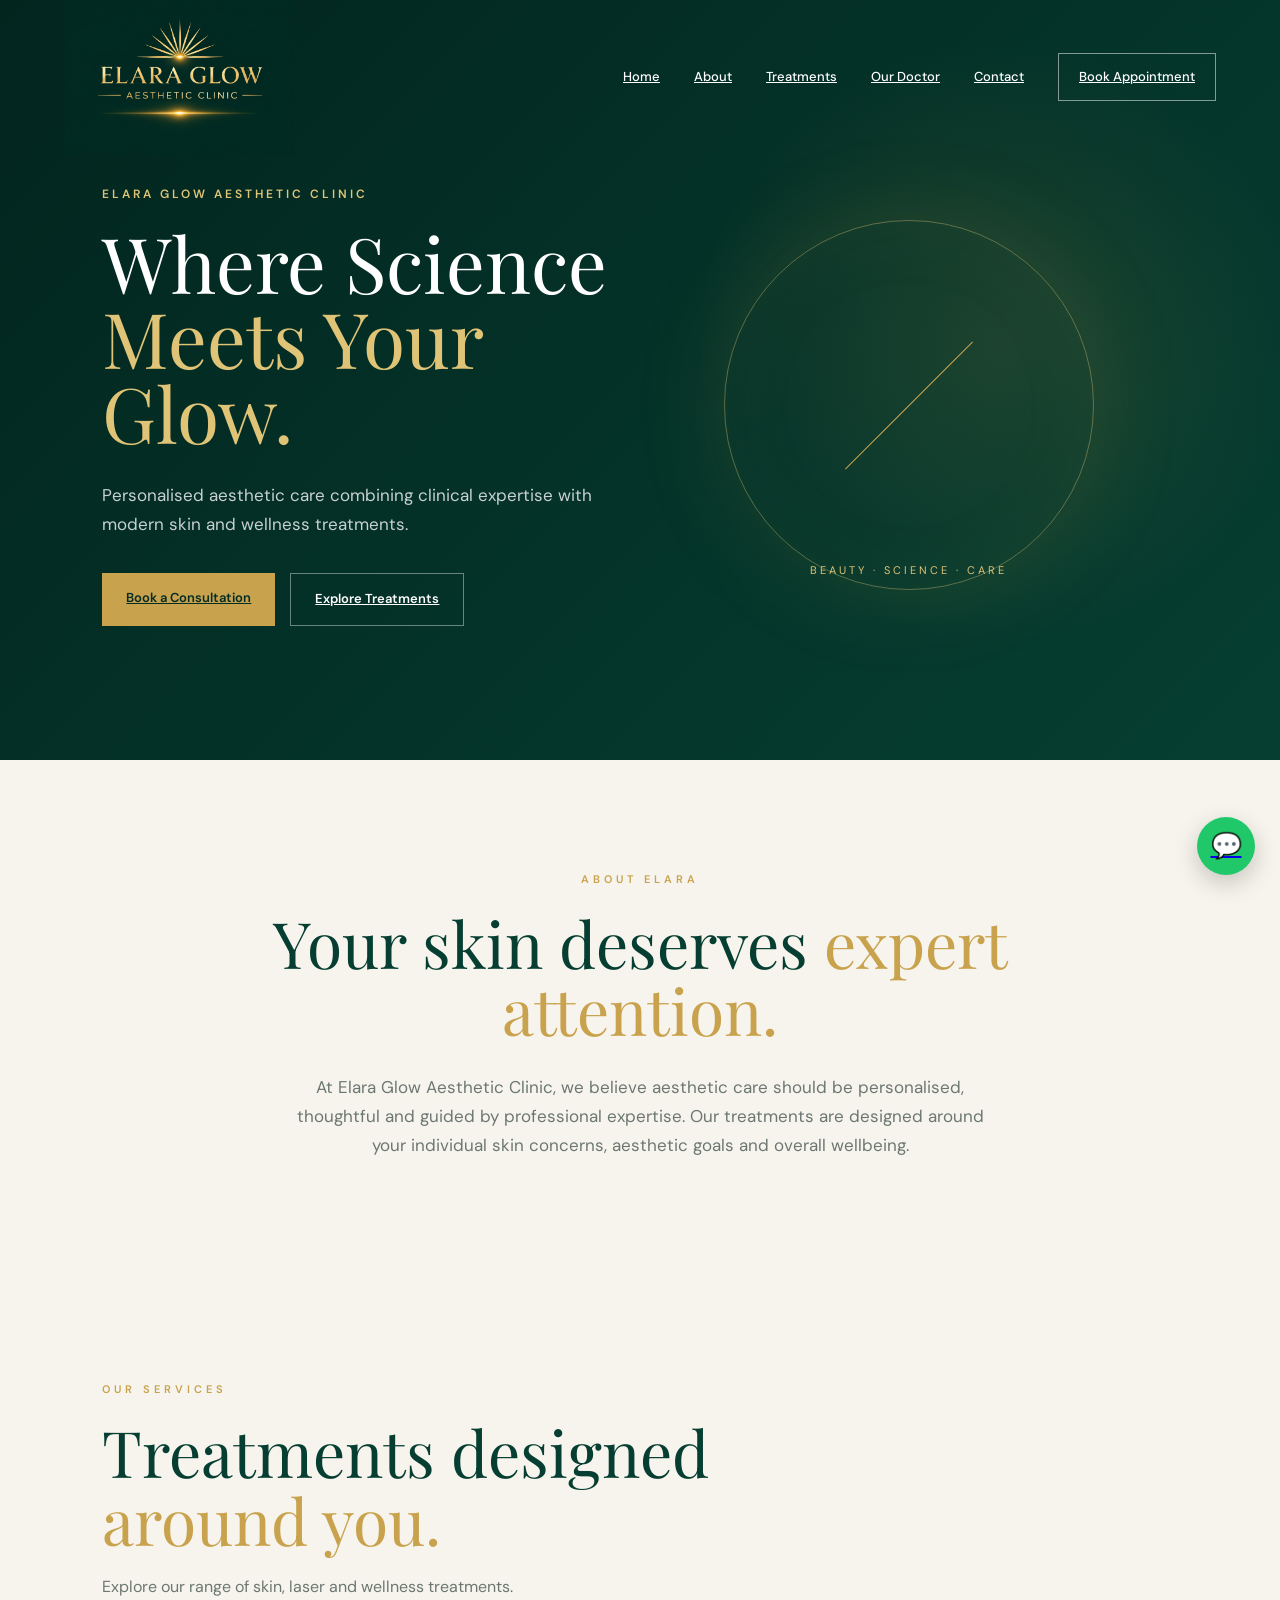
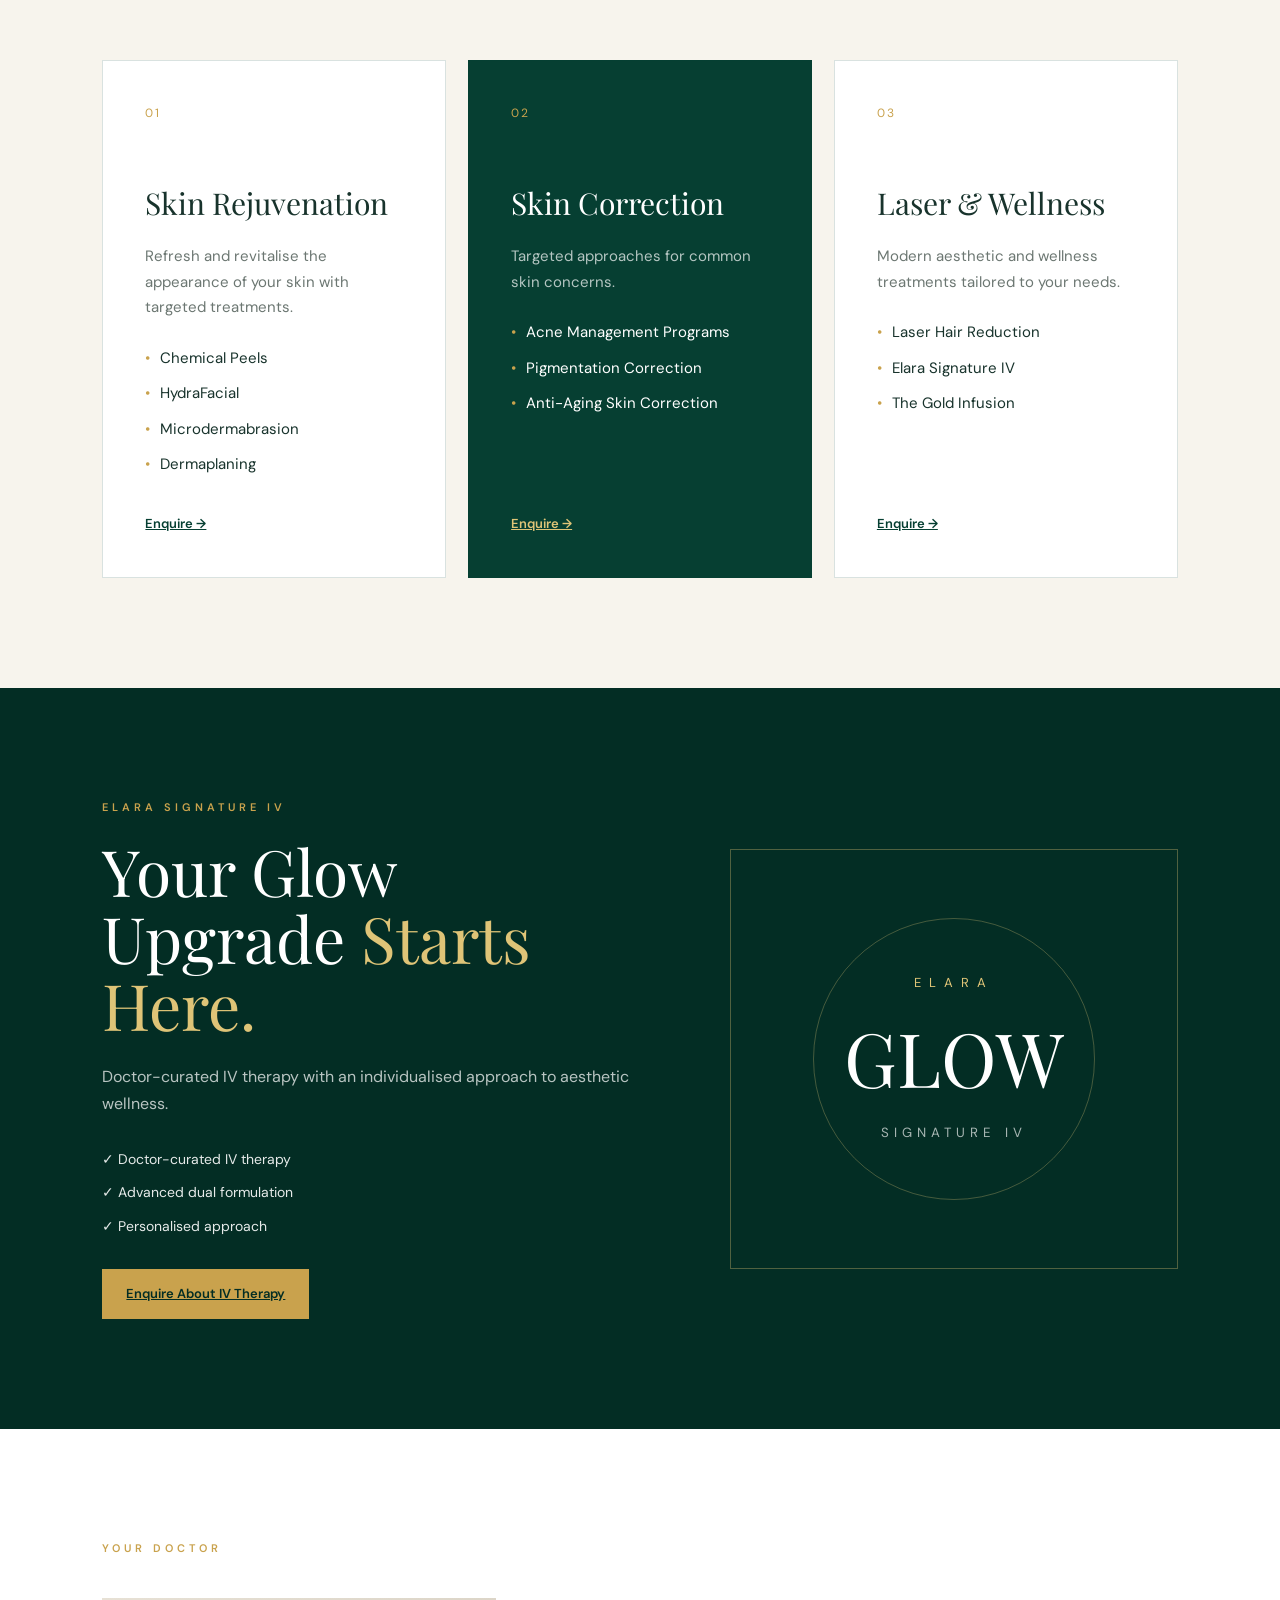
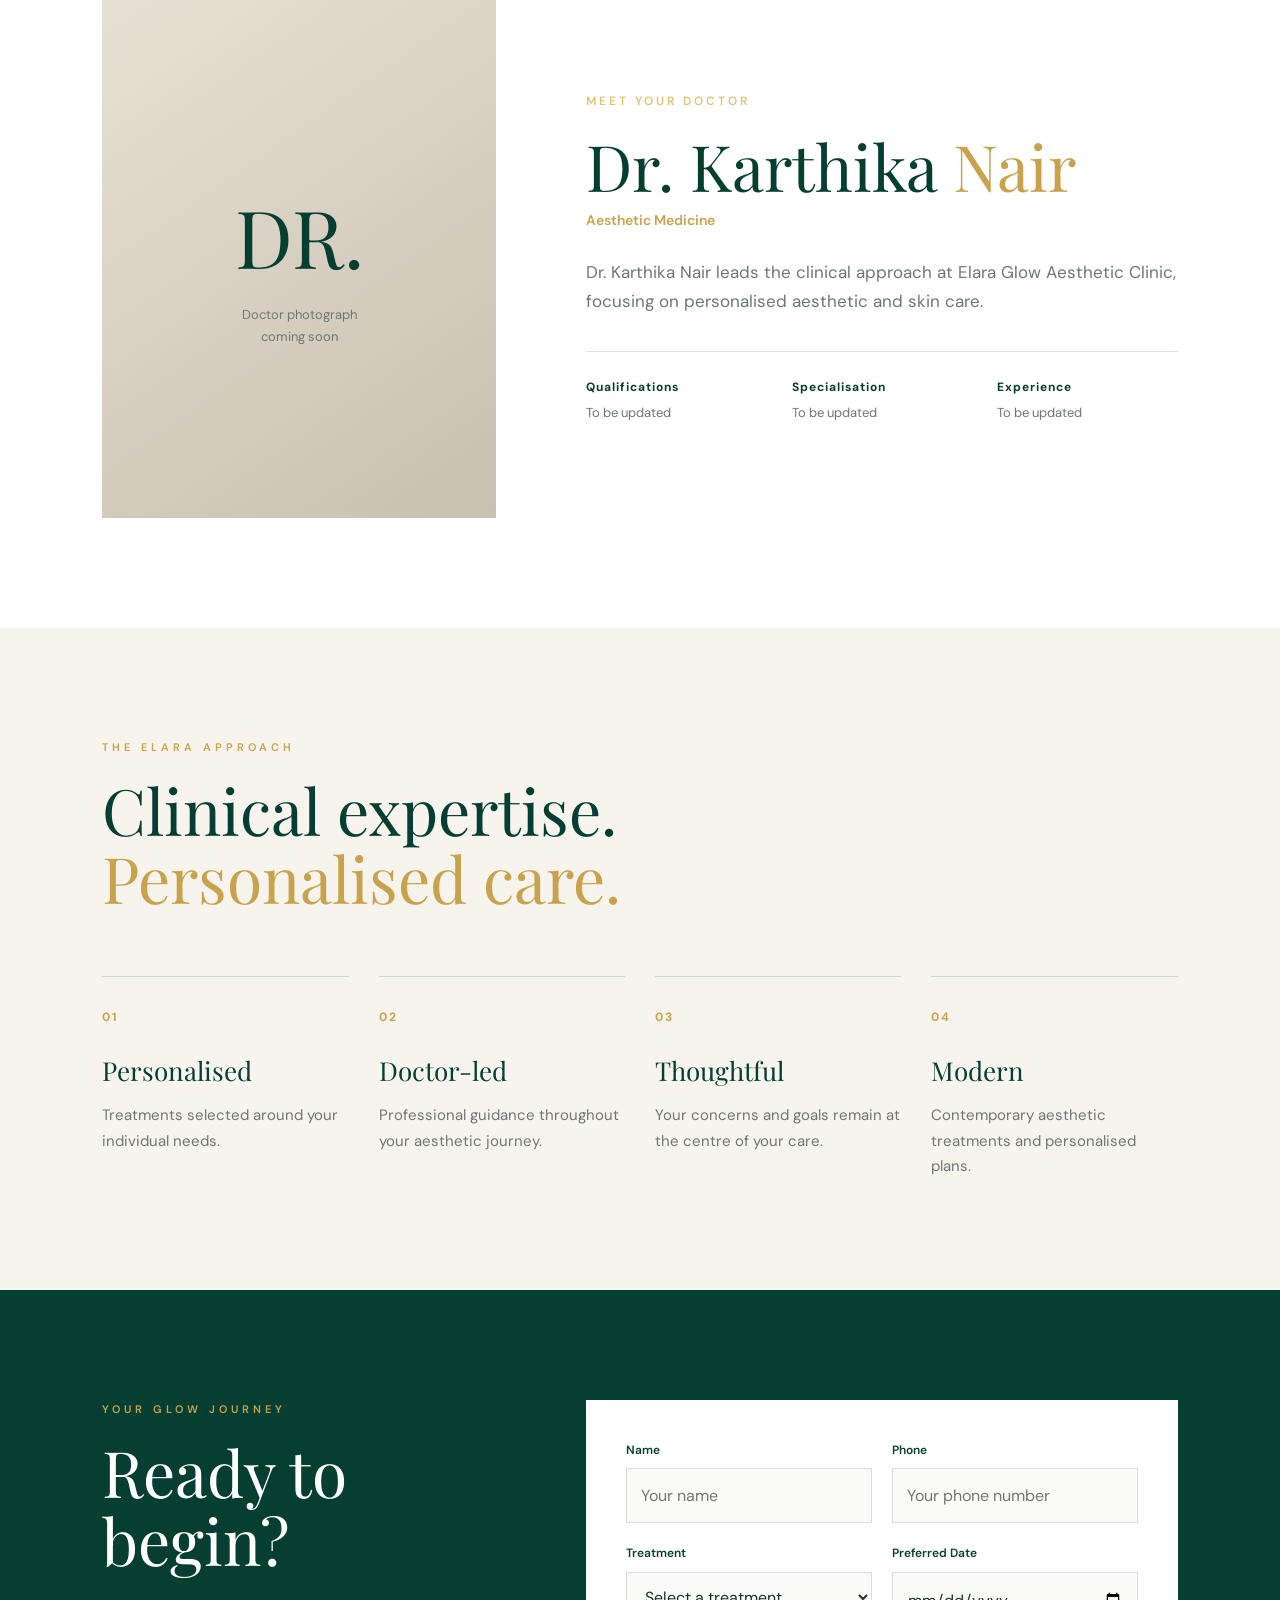
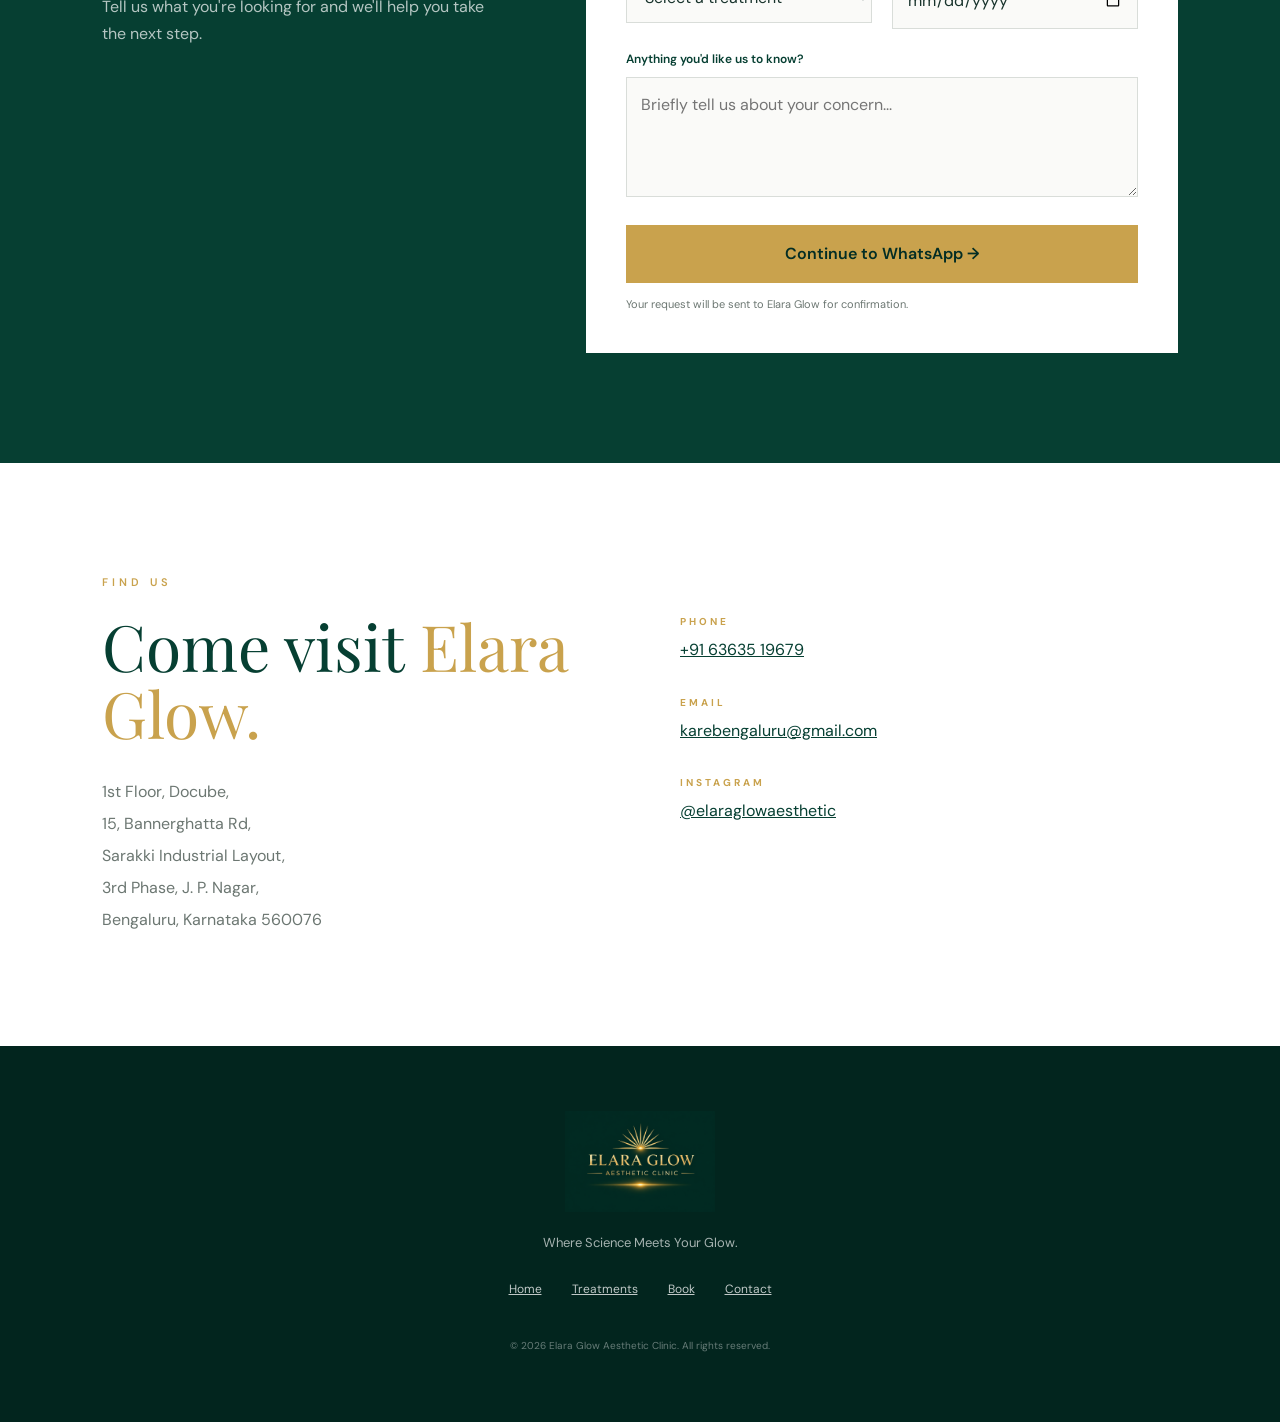
==== index.html @ dd0c5251 "Initial commit" ====
<!DOCTYPE html>
<html lang="en">

<head>

    <meta charset="UTF-8">

    <meta name="viewport" content="width=device-width, initial-scale=1.0">

    <title>Elara Glow | Aesthetic Clinic Bengaluru</title>

    <link rel="stylesheet" href="css/style.css">

</head>


<body>

    <!-- NAVIGATION -->

    <header>

        <div class="navbar">

            <a href="#home" class="logo">
                <img src="images/logo.png" alt="Elara Glow Aesthetic Clinic">
            </a>


            <nav>

                <a href="#home">Home</a>

                <a href="#about">About</a>

                <a href="#treatments">Treatments</a>

                <a href="#doctor">Our Doctor</a>

                <a href="#contact">Contact</a>

                <a href="#booking" class="book-button">
                    Book Appointment
                </a>

            </nav>

        </div>

    </header>



    <!-- HERO -->

    <section class="hero" id="home">

        <div class="hero-content">

            <p class="small-heading">
                ELARA GLOW AESTHETIC CLINIC
            </p>

            <h1>
                Where Science
                <span>Meets Your Glow.</span>
            </h1>

            <p class="hero-description">

                Personalised aesthetic care combining
                clinical expertise with modern skin
                and wellness treatments.

            </p>


            <div class="hero-buttons">

                <a href="#booking" class="primary-button">
                    Book a Consultation
                </a>

                <a href="#treatments" class="secondary-button">
                    Explore Treatments
                </a>

            </div>

        </div>


        <div class="hero-decoration">

            <div class="glow-circle"></div>

            <div class="gold-line"></div>

            <p>
                BEAUTY · SCIENCE · CARE
            </p>

        </div>

    </section>



    <!-- INTRO -->

    <section class="intro" id="about">

        <p class="section-label">
            ABOUT ELARA
        </p>

        <h2>
            Your skin deserves
            <span>expert attention.</span>
        </h2>

        <p class="intro-text">

            At Elara Glow Aesthetic Clinic, we believe
            aesthetic care should be personalised,
            thoughtful and guided by professional expertise.

            Our treatments are designed around your
            individual skin concerns, aesthetic goals
            and overall wellbeing.

        </p>

    </section>



    <!-- TREATMENTS -->

    <section class="treatments" id="treatments">

        <div class="section-heading">

            <p class="section-label">
                OUR SERVICES
            </p>

            <h2>
                Treatments designed
                <span>around you.</span>
            </h2>

            <p>
                Explore our range of skin, laser and
                wellness treatments.
            </p>

        </div>


        <div class="treatment-grid">


            <!-- CARD 1 -->

            <div class="treatment-card">

                <p class="number">
                    01
                </p>

                <h3>
                    Skin Rejuvenation
                </h3>

                <p>
                    Refresh and revitalise the appearance
                    of your skin with targeted treatments.
                </p>

                <ul>

                    <li>Chemical Peels</li>

                    <li>HydraFacial</li>

                    <li>Microdermabrasion</li>

                    <li>Dermaplaning</li>

                </ul>

                <a href="#booking">
                    Enquire →
                </a>

            </div>



            <!-- CARD 2 -->

            <div class="treatment-card featured">

                <p class="number">
                    02
                </p>

                <h3>
                    Skin Correction
                </h3>

                <p>
                    Targeted approaches for common
                    skin concerns.
                </p>

                <ul>

                    <li>Acne Management Programs</li>

                    <li>Pigmentation Correction</li>

                    <li>Anti-Aging Skin Correction</li>

                </ul>

                <a href="#booking">
                    Enquire →
                </a>

            </div>



            <!-- CARD 3 -->

            <div class="treatment-card">

                <p class="number">
                    03
                </p>

                <h3>
                    Laser & Wellness
                </h3>

                <p>
                    Modern aesthetic and wellness
                    treatments tailored to your needs.
                </p>

                <ul>

                    <li>Laser Hair Reduction</li>

                    <li>Elara Signature IV</li>

                    <li>The Gold Infusion</li>

                </ul>

                <a href="#booking">
                    Enquire →
                </a>

            </div>


        </div>

    </section>



    <!-- SIGNATURE TREATMENT -->

    <section class="signature">

        <div>

            <p class="section-label">
                ELARA SIGNATURE IV
            </p>

            <h2>
                Your Glow Upgrade
                <span>Starts Here.</span>
            </h2>

            <p>

                Doctor-curated IV therapy with an
                individualised approach to aesthetic
                wellness.

            </p>

            <div class="features">

                <p>✓ Doctor-curated IV therapy</p>

                <p>✓ Advanced dual formulation</p>

                <p>✓ Personalised approach</p>

            </div>

            <a href="#booking" class="primary-button">
                Enquire About IV Therapy
            </a>

        </div>


        <div class="signature-decoration">

            <span>
                ELARA
            </span>

            <strong>
                GLOW
            </strong>

            <small>
                SIGNATURE IV
            </small>

        </div>

    </section>



    <!-- DOCTOR -->

    <section class="doctor" id="doctor">

        <p class="section-label">
            YOUR DOCTOR
        </p>


        <div class="doctor-grid">


            <div class="doctor-photo">

                <span>
                    DR.
                </span>

                <p>
                    Doctor photograph
                    <br>
                    coming soon
                </p>

            </div>


            <div>

                <p class="small-heading">
                    MEET YOUR DOCTOR
                </p>

                <h2>
                    Dr. Karthika
                    <span>Nair</span>
                </h2>

                <p class="doctor-role">
                    Aesthetic Medicine
                </p>

                <p class="doctor-description">

                    Dr. Karthika Nair leads the clinical
                    approach at Elara Glow Aesthetic Clinic,
                    focusing on personalised aesthetic
                    and skin care.

                </p>


                <div class="doctor-info">

                    <div>
                        <strong>
                            Qualifications
                        </strong>

                        <p>
                            To be updated
                        </p>
                    </div>


                    <div>
                        <strong>
                            Specialisation
                        </strong>

                        <p>
                            To be updated
                        </p>
                    </div>


                    <div>
                        <strong>
                            Experience
                        </strong>

                        <p>
                            To be updated
                        </p>
                    </div>

                </div>

            </div>

        </div>

    </section>



    <!-- WHY ELARA -->

    <section class="why">

        <p class="section-label">
            THE ELARA APPROACH
        </p>

        <h2>
            Clinical expertise.
            <span>Personalised care.</span>
        </h2>


        <div class="why-grid">

            <div>

                <strong>01</strong>

                <h3>
                    Personalised
                </h3>

                <p>
                    Treatments selected around
                    your individual needs.
                </p>

            </div>


            <div>

                <strong>02</strong>

                <h3>
                    Doctor-led
                </h3>

                <p>
                    Professional guidance throughout
                    your aesthetic journey.
                </p>

            </div>


            <div>

                <strong>03</strong>

                <h3>
                    Thoughtful
                </h3>

                <p>
                    Your concerns and goals remain
                    at the centre of your care.
                </p>

            </div>


            <div>

                <strong>04</strong>

                <h3>
                    Modern
                </h3>

                <p>
                    Contemporary aesthetic treatments
                    and personalised plans.
                </p>

            </div>

        </div>

    </section>



    <!-- BOOKING -->

    <section class="booking" id="booking">

        <div class="booking-intro">

            <p class="section-label">
                YOUR GLOW JOURNEY
            </p>

            <h2>
                Ready to begin?
            </h2>

            <p>
                Tell us what you're looking for and
                we'll help you take the next step.
            </p>

        </div>


        <form id="bookingForm">

            <div class="form-row">

                <div>

                    <label>
                        Name
                    </label>

                    <input
                        type="text"
                        id="name"
                        placeholder="Your name"
                        required>

                </div>


                <div>

                    <label>
                        Phone
                    </label>

                    <input
                        type="tel"
                        id="phone"
                        placeholder="Your phone number"
                        required>

                </div>

            </div>


            <div class="form-row">

                <div>

                    <label>
                        Treatment
                    </label>

                    <select id="treatment" required>

                        <option value="">
                            Select a treatment
                        </option>

                        <option>
                            Chemical Peels
                        </option>

                        <option>
                            HydraFacial
                        </option>

                        <option>
                            Anti-Aging Skin Correction
                        </option>

                        <option>
                            Microdermabrasion
                        </option>

                        <option>
                            Dermaplaning
                        </option>

                        <option>
                            Laser Hair Reduction
                        </option>

                        <option>
                            Acne Management
                        </option>

                        <option>
                            Pigmentation Correction
                        </option>

                        <option>
                            Elara Signature IV
                        </option>

                        <option>
                            The Gold Infusion
                        </option>

                        <option>
                            General Consultation
                        </option>

                    </select>

                </div>


                <div>

                    <label>
                        Preferred Date
                    </label>

                    <input
                        type="date"
                        id="date"
                        required>

                </div>

            </div>


            <div>

                <label>
                    Anything you'd like us to know?
                </label>

                <textarea
                    id="message"
                    placeholder="Briefly tell us about your concern..."></textarea>

            </div>


            <button type="submit">

                Continue to WhatsApp →

            </button>


            <p class="form-note">

                Your request will be sent to
                Elara Glow for confirmation.

            </p>

        </form>

    </section>



    <!-- CONTACT -->

    <section class="contact" id="contact">

        <div>

            <p class="section-label">
                FIND US
            </p>

            <h2>
                Come visit
                <span>Elara Glow.</span>
            </h2>

            <p>

                1st Floor, Docube,<br>
                15, Bannerghatta Rd,<br>
                Sarakki Industrial Layout,<br>
                3rd Phase, J. P. Nagar,<br>
                Bengaluru, Karnataka 560076

            </p>

        </div>


        <div class="contact-details">

            <p>
                <strong>
                    PHONE
                </strong>

                <a href="tel:+916363519679">
                    +91 63635 19679
                </a>
            </p>


            <p>
                <strong>
                    EMAIL
                </strong>

                <a href="mailto:karebengaluru@gmail.com">
                    karebengaluru@gmail.com
                </a>
            </p>


            <p>
                <strong>
                    INSTAGRAM
                </strong>

                <a
                    href="https://www.instagram.com/elaraglowaesthetic/"
                    target="_blank">

                    @elaraglowaesthetic

                </a>
            </p>

        </div>

    </section>



    <!-- FOOTER -->

    <footer>

        <img
            src="images/logo.png"
            alt="Elara Glow"
            class="footer-logo">

        <p>
            Where Science Meets Your Glow.
        </p>

        <div>

            <a href="#home">Home</a>

            <a href="#treatments">Treatments</a>

            <a href="#booking">Book</a>

            <a href="#contact">Contact</a>

        </div>

        <small>
            © 2026 Elara Glow Aesthetic Clinic.
            All rights reserved.
        </small>

    </footer>



    <!-- WHATSAPP -->

    <a
        href="https://wa.me/916363519679"
        class="whatsapp"
        target="_blank">

        💬

    </a>


    <script src="js/script.js"></script>

</body>

</html>
---- css/style.css ----
/* =========================================================
   ELARA GLOW AESTHETIC CLINIC
   Main Website Styles
   ========================================================= */

@import url('https://fonts.googleapis.com/css2?family=DM+Sans:wght@400;500;600&family=Playfair+Display:wght@400;500;600&display=swap');


/* =========================
   VARIABLES
   ========================= */

:root {
    --green: #063f32;
    --dark-green: #032d24;
    --deep-green: #02251e;

    --ivory: #f7f4ed;
    --white: #ffffff;

    --gold: #c9a24d;
    --light-gold: #dfc477;

    --text: #18332c;
    --muted: #6c7772;

    --border: rgba(6, 63, 50, 0.15);

    --serif: "Playfair Display", Georgia, serif;
    --sans: "DM Sans", Arial, sans-serif;
}


/* =========================
   RESET
   ========================= */

* {
    margin: 0;
    padding: 0;
    box-sizing: border-box;
}

html {
    scroll-behavior: smooth;
}

body {
    font-family: var(--sans);
    background: var(--ivory);
    color: var(--text);
    line-height: 1.7;
    font-size: 16px;
}
}

a {
    color: inherit;
    text-decoration: none;
}

button,
input,
select,
textarea {
    font: inherit;
}

img {
    max-width: 100%;
    display: block;
}


/* =========================
   NAVIGATION
   ========================= */

header {
    position: absolute;
    top: 0;
    left: 0;
    width: 100%;
    z-index: 20;
}

.navbar {
    width: min(1200px, 90%);
    margin: auto;

    min-height: 100px;

    display: flex;
    align-items: center;
    justify-content: space-between;
}

.logo img {
    width: 230px;
    height: auto;
}

nav {
    display: flex;
    align-items: center;
    gap: 34px;
}

nav a {
    color: white;
    font-size: 13px;
    font-weight: 500;

    transition: 0.3s ease;
}

nav a:hover {
    color: var(--light-gold);
}

.book-button {
    border: 1px solid rgba(255,255,255,0.5);
    padding: 12px 20px;
}

.book-button:hover {
    background: var(--gold);
    color: var(--dark-green);
    border-color: var(--gold);
}


/* =========================
   HERO
   ========================= */

.hero {
    min-height: 760px;

    background:
        radial-gradient(
            circle at 78% 45%,
            rgba(201,162,77,0.12),
            transparent 28%
        ),
        linear-gradient(
            135deg,
            var(--deep-green),
            var(--green)
        );

    color: white;

    display: grid;
    grid-template-columns: 1fr 1fr;
    align-items: center;

    padding: 150px 8% 100px;

    position: relative;
    overflow: hidden;
}

.hero-content {
    max-width: 650px;
}

.small-heading {
    color: var(--light-gold);
    letter-spacing: 3px;
    font-size: 12px;
    font-weight: 600;
    margin-bottom: 20px;
}

.hero h1 {
    font-family: var(--serif);
    font-size: clamp(60px, 6vw, 96px);
    font-weight: 400;
    line-height: 0.98;
    margin-bottom: 30px;
}

.hero h1 span {
    display: block;
    color: var(--light-gold);
}

.hero-description {
    max-width: 520px;
    color: rgba(255,255,255,0.78);
    font-size: 16px;
    margin-bottom: 35px;
}

.hero-buttons {
    display: flex;
    gap: 15px;
    flex-wrap: wrap;
}

.primary-button,
.secondary-button {
    display: inline-block;
    padding: 14px 24px;
    font-size: 13px;
    font-weight: 600;
    transition: 0.3s ease;
}

.primary-button {
    background: var(--gold);
    color: var(--dark-green);
}

.primary-button:hover {
    background: var(--light-gold);
    transform: translateY(-2px);
}

.secondary-button {
    border: 1px solid rgba(255,255,255,0.4);
    color: white;
}

.secondary-button:hover {
    border-color: var(--gold);
    color: var(--light-gold);
}

.hero-decoration {
    height: 100%;
    display: flex;
    align-items: center;
    justify-content: center;

    position: relative;
}

.glow-circle {
    width: 370px;
    height: 370px;

    border-radius: 50%;

    border: 1px solid rgba(223,196,119,0.4);

    box-shadow:
        0 0 100px rgba(201,162,77,0.12),
        inset 0 0 80px rgba(201,162,77,0.06);
}

.gold-line {
    position: absolute;

    width: 180px;
    height: 1px;

    background: var(--gold);

    transform: rotate(-45deg);
}

.hero-decoration p {
    position: absolute;

    bottom: 80px;

    color: var(--light-gold);

    font-size: 11px;
    letter-spacing: 3px;
}


/* =========================
   GENERAL SECTION STYLES
   ========================= */

section {
    padding: 110px 8%;
}

.section-label {
    color: var(--gold);

    font-size: 11px;
    font-weight: 600;

    letter-spacing: 4px;

    margin-bottom: 20px;
}

section h2 {
    font-family: var(--serif);
    font-size: clamp(42px, 5vw, 68px);
    line-height: 1.05;
    font-weight: 400;
}

section h2 span {
    color: var(--green);
}

.intro {
    max-width: 1000px;
    margin: auto;
    text-align: center;
}

.intro h2 {
    color: var(--green);
}

.intro h2 span {
    color: var(--gold);
}

.intro-text {
    max-width: 720px;
    margin: 30px auto 0;

    color: var(--muted);
    font-size: 16px;
}


/* =========================
   TREATMENTS
   ========================= */

.treatments {
    background: var(--ivory);
}

.section-heading {
    max-width: 750px;
    margin-bottom: 60px;
}

.section-heading h2 {
    color: var(--green);
}

.section-heading h2 span {
    color: var(--gold);
}

.section-heading > p:last-child {
    color: var(--muted);
    margin-top: 20px;
}

.treatment-grid {
    display: grid;
    grid-template-columns: repeat(3, 1fr);
    gap: 22px;
}

.treatment-card {
    background: white;

    min-height: 430px;

    padding: 42px;

    border: 1px solid var(--border);

    display: flex;
    flex-direction: column;

    transition: 0.35s ease;
}

.treatment-card:hover {
    transform: translateY(-7px);
    box-shadow: 0 20px 50px rgba(3,45,36,0.08);
}

.treatment-card.featured {
    background: var(--green);
    color: white;
}

.treatment-card .number {
    color: var(--gold);

    font-size: 12px;
    letter-spacing: 2px;

    margin-bottom: 55px;
}

.treatment-card h3 {
    font-family: var(--serif);
    font-size: 30px;
    font-weight: 400;

    margin-bottom: 15px;
}

.treatment-card > p:not(.number) {
    color: var(--muted);
    font-size: 14px;
    margin-bottom: 25px;
}

.treatment-card.featured > p:not(.number) {
    color: rgba(255,255,255,0.7);
}

.treatment-card ul {
    list-style: none;
    margin-bottom: 25px;
}

.treatment-card li {
    font-size: 14px;
    margin-bottom: 10px;
}

.treatment-card li::before {
    content: "•";
    color: var(--gold);
    margin-right: 10px;
}

.treatment-card a {
    color: var(--green);
    font-weight: 600;
    font-size: 13px;

    margin-top: auto;
}

.treatment-card.featured a {
    color: var(--light-gold);
}


/* =========================
   SIGNATURE IV
   ========================= */

.signature {
    background: var(--dark-green);
    color: white;

    display: grid;
    grid-template-columns: 1.1fr 0.9fr;
    gap: 80px;

    align-items: center;
}

.signature h2 {
    color: white;
    margin-bottom: 25px;
}

.signature h2 span {
    color: var(--light-gold);
}

.signature > div:first-child > p:not(.section-label) {
    max-width: 600px;
    color: rgba(255,255,255,0.72);
}

.features {
    margin: 30px 0;
}

.features p {
    color: rgba(255,255,255,0.9);
    margin-bottom: 10px;
    font-size: 14px;
}

.signature-decoration {
    min-height: 420px;

    border: 1px solid rgba(223,196,119,0.35);

    display: flex;
    flex-direction: column;

    align-items: center;
    justify-content: center;

    position: relative;
}

.signature-decoration::before {
    content: "";

    position: absolute;

    width: 280px;
    height: 280px;

    border: 1px solid rgba(223,196,119,0.3);
    border-radius: 50%;
}

.signature-decoration span {
    color: var(--light-gold);

    letter-spacing: 8px;
    font-size: 13px;

    z-index: 1;
}

.signature-decoration strong {
    font-family: var(--serif);
    font-size: 75px;
    font-weight: 400;

    z-index: 1;
}

.signature-decoration small {
    color: rgba(255,255,255,0.65);

    letter-spacing: 5px;

    z-index: 1;
}


/* =========================
   DOCTOR
   ========================= */

.doctor {
    background: white;
}

.doctor-grid {
    display: grid;
    grid-template-columns: 0.8fr 1.2fr;
    gap: 90px;

    align-items: center;

    margin-top: 40px;
}

.doctor-photo {
    min-height: 520px;

    background:
        linear-gradient(
            145deg,
            #e7e1d5,
            #c8c0b0
        );

    display: flex;
    flex-direction: column;

    align-items: center;
    justify-content: center;

    color: var(--green);
}

.doctor-photo span {
    font-family: var(--serif);
    font-size: 80px;
}

.doctor-photo p {
    text-align: center;
    color: var(--muted);
    font-size: 13px;
}

.doctor h2 {
    color: var(--green);
    margin: 10px 0;
}

.doctor h2 span {
    color: var(--gold);
}

.doctor-role {
    color: var(--gold);

    font-weight: 600;
    font-size: 14px;

    margin-bottom: 25px;
}

.doctor-description {
    max-width: 650px;

    color: var(--muted);

    margin-bottom: 35px;
}

.doctor-info {
    display: grid;
    grid-template-columns: repeat(3, 1fr);
    gap: 25px;

    border-top: 1px solid var(--border);

    padding-top: 25px;
}

.doctor-info strong {
    display: block;

    font-size: 12px;
    letter-spacing: 1px;

    color: var(--green);

    margin-bottom: 5px;
}

.doctor-info p {
    font-size: 13px;
    color: var(--muted);
}


/* =========================
   WHY ELARA
   ========================= */

.why {
    background: var(--ivory);
}

.why h2 {
    color: var(--green);
    max-width: 700px;
    margin-bottom: 65px;
}

.why h2 span {
    color: var(--gold);
}

.why-grid {
    display: grid;
    grid-template-columns: repeat(4, 1fr);
    gap: 30px;
}

.why-grid > div {
    border-top: 1px solid var(--border);

    padding-top: 25px;
}

.why-grid strong {
    color: var(--gold);
    font-size: 12px;
    letter-spacing: 2px;
}

.why-grid h3 {
    font-family: var(--serif);

    font-size: 26px;
    font-weight: 400;

    color: var(--green);

    margin: 20px 0 10px;
}

.why-grid p {
    color: var(--muted);
    font-size: 14px;
}


/* =========================
   BOOKING
   ========================= */

.booking {
    background: var(--green);
    color: white;

    display: grid;
    grid-template-columns: 0.8fr 1.2fr;
    gap: 90px;

    align-items: start;
}

.booking h2 {
    color: white;
    margin-bottom: 20px;
}

.booking-intro > p:last-child {
    color: rgba(255,255,255,0.7);
    max-width: 400px;
}

#bookingForm {
    background: white;
    color: var(--text);

    padding: 40px;
}

.form-row {
    display: grid;
    grid-template-columns: 1fr 1fr;
    gap: 20px;

    margin-bottom: 20px;
}

#bookingForm label {
    display: block;

    font-size: 12px;
    font-weight: 600;

    margin-bottom: 8px;

    color: var(--green);
}

#bookingForm input,
#bookingForm select,
#bookingForm textarea {
    width: 100%;

    border: 1px solid #d9ddd9;

    padding: 13px 14px;

    background: #fafaf8;

    outline: none;

    color: var(--text);
}

#bookingForm input:focus,
#bookingForm select:focus,
#bookingForm textarea:focus {
    border-color: var(--gold);
}

#bookingForm textarea {
    min-height: 120px;
    resize: vertical;

    margin-bottom: 20px;
}

#bookingForm button {
    width: 100%;

    padding: 15px;

    background: var(--gold);
    color: var(--dark-green);

    border: none;

    font-weight: 600;

    cursor: pointer;

    transition: 0.3s ease;
}

#bookingForm button:hover {
    background: var(--light-gold);
}

.form-note {
    color: var(--muted);
    font-size: 11px;

    margin-top: 12px;
}


/* =========================
   CONTACT
   ========================= */

.contact {
    background: white;

    display: grid;
    grid-template-columns: 1fr 1fr;

    gap: 80px;
}

.contact h2 {
    color: var(--green);

    margin-bottom: 30px;
}

.contact h2 span {
    color: var(--gold);
}

.contact > div:first-child > p:last-child {
    color: var(--muted);
    line-height: 2;
}

.contact-details {
    display: flex;
    flex-direction: column;
    gap: 30px;

    padding-top: 40px;
}

.contact-details strong {
    display: block;

    color: var(--gold);

    font-size: 10px;

    letter-spacing: 3px;

    margin-bottom: 6px;
}

.contact-details a {
    color: var(--green);

    font-size: 16px;

    transition: 0.3s ease;
}

.contact-details a:hover {
    color: var(--gold);
}


/* =========================
   FOOTER
   ========================= */

footer {
    background: var(--deep-green);

    color: white;

    text-align: center;

    padding: 65px 20px;
}

.footer-logo {
    width: 150px;

    margin: 0 auto 20px;
}

footer > p {
    color: rgba(255,255,255,0.65);

    font-size: 13px;

    margin-bottom: 25px;
}

footer > div {
    display: flex;

    justify-content: center;

    gap: 30px;

    margin-bottom: 30px;
}

footer a {
    color: rgba(255,255,255,0.75);

    font-size: 12px;
}

footer a:hover {
    color: var(--light-gold);
}

footer small {
    color: rgba(255,255,255,0.4);

    font-size: 10px;
}


/* =========================
   WHATSAPP BUTTON
   ========================= */

.whatsapp {
    position: fixed;

    right: 25px;
    bottom: 25px;

    width: 58px;
    height: 58px;

    border-radius: 50%;

    background: #20c86a;

    display: flex;

    align-items: center;
    justify-content: center;

    font-size: 25px;

    box-shadow: 0 8px 25px rgba(0,0,0,0.2);

    z-index: 50;

    transition: 0.3s ease;
}

.whatsapp:hover {
    transform: scale(1.08);
}


/* =========================
   RESPONSIVE — TABLET
   ========================= */

@media (max-width: 900px) {

    nav {
        gap: 15px;
    }

    nav a {
        font-size: 11px;
    }

    .hero {
        grid-template-columns: 1fr;
        padding-top: 150px;
    }

    .hero-decoration {
        display: none;
    }

    .treatment-grid {
        grid-template-columns: 1fr;
    }

    .signature,
    .doctor-grid,
    .booking,
    .contact {
        grid-template-columns: 1fr;
    }

    .why-grid {
        grid-template-columns: repeat(2, 1fr);
    }

    .doctor-grid {
        gap: 45px;
    }

    .booking {
        gap: 50px;
    }
}


/* =========================
   RESPONSIVE — MOBILE
   ========================= */

@media (max-width: 600px) {

    .navbar {
        min-height: 80px;
    }

    .logo img {
        width: 150px;
    }

    nav {
        gap: 10px;
    }

    nav a:not(.book-button) {
        display: none;
    }

    .book-button {
        padding: 9px 12px;
        font-size: 10px;
    }

    section {
        padding: 75px 6%;
    }

    .hero {
        min-height: 700px;
        padding: 130px 6% 80px;
    }

    .hero h1 {
        font-size: 52px;
    }

    .hero-description {
        font-size: 14px;
    }

    .treatment-card {
        min-height: auto;
        padding: 30px;
    }

    .doctor-photo {
        min-height: 380px;
    }

    .doctor-info {
        grid-template-columns: 1fr;
    }

    .why-grid {
        grid-template-columns: 1fr;
        gap: 35px;
    }

    .form-row {
        grid-template-columns: 1fr;
    }

    #bookingForm {
        padding: 25px;
    }

    .signature-decoration {
        min-height: 330px;
    }

    .signature-decoration strong {
        font-size: 55px;
    }

    footer > div {
        gap: 15px;
        flex-wrap: wrap;
    }
}
/* =========================
   TEXT SIZE ADJUSTMENTS
   ========================= */

.hero-description {
    font-size: 17px;
}

.intro-text {
    font-size: 17px;
}

.treatment-card > p:not(.number) {
    font-size: 15px;
}

.treatment-card li {
    font-size: 15px;
}

.doctor-description {
    font-size: 17px;
}

.why-grid p {
    font-size: 15px;
}
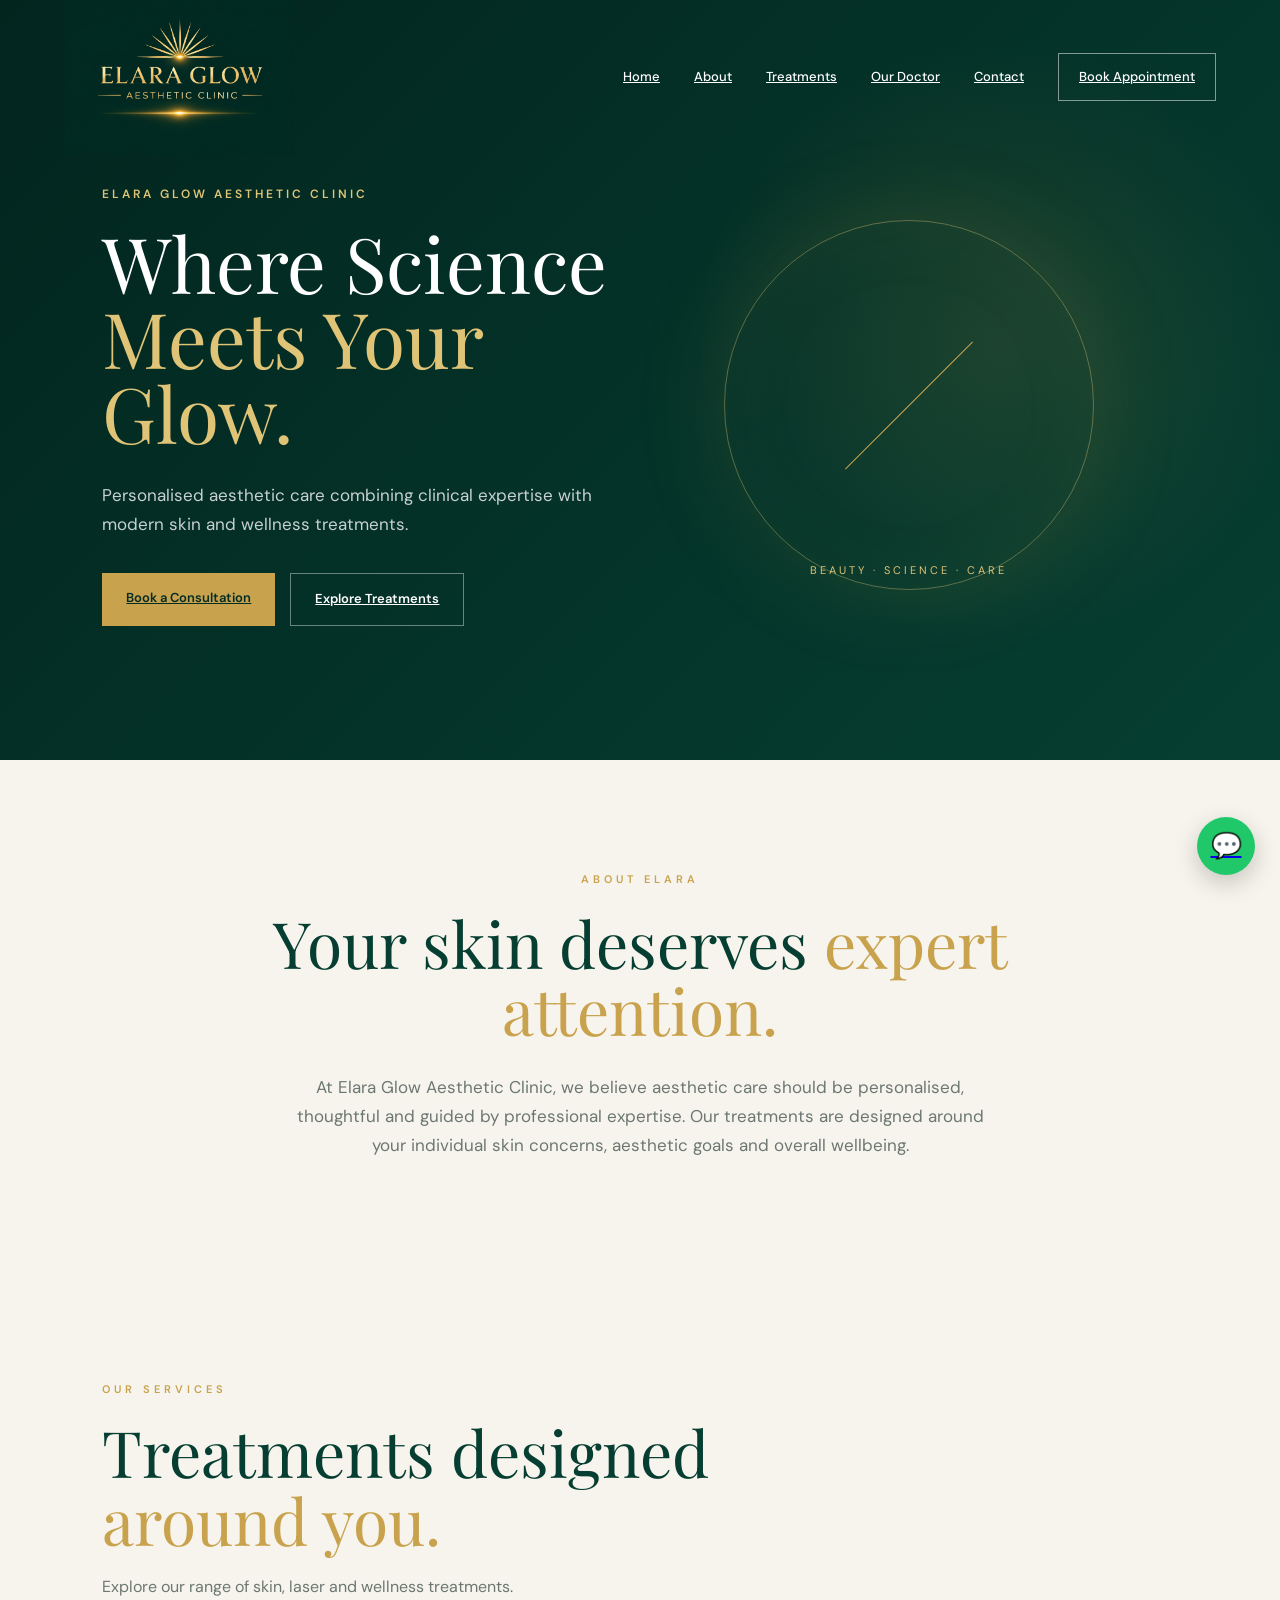
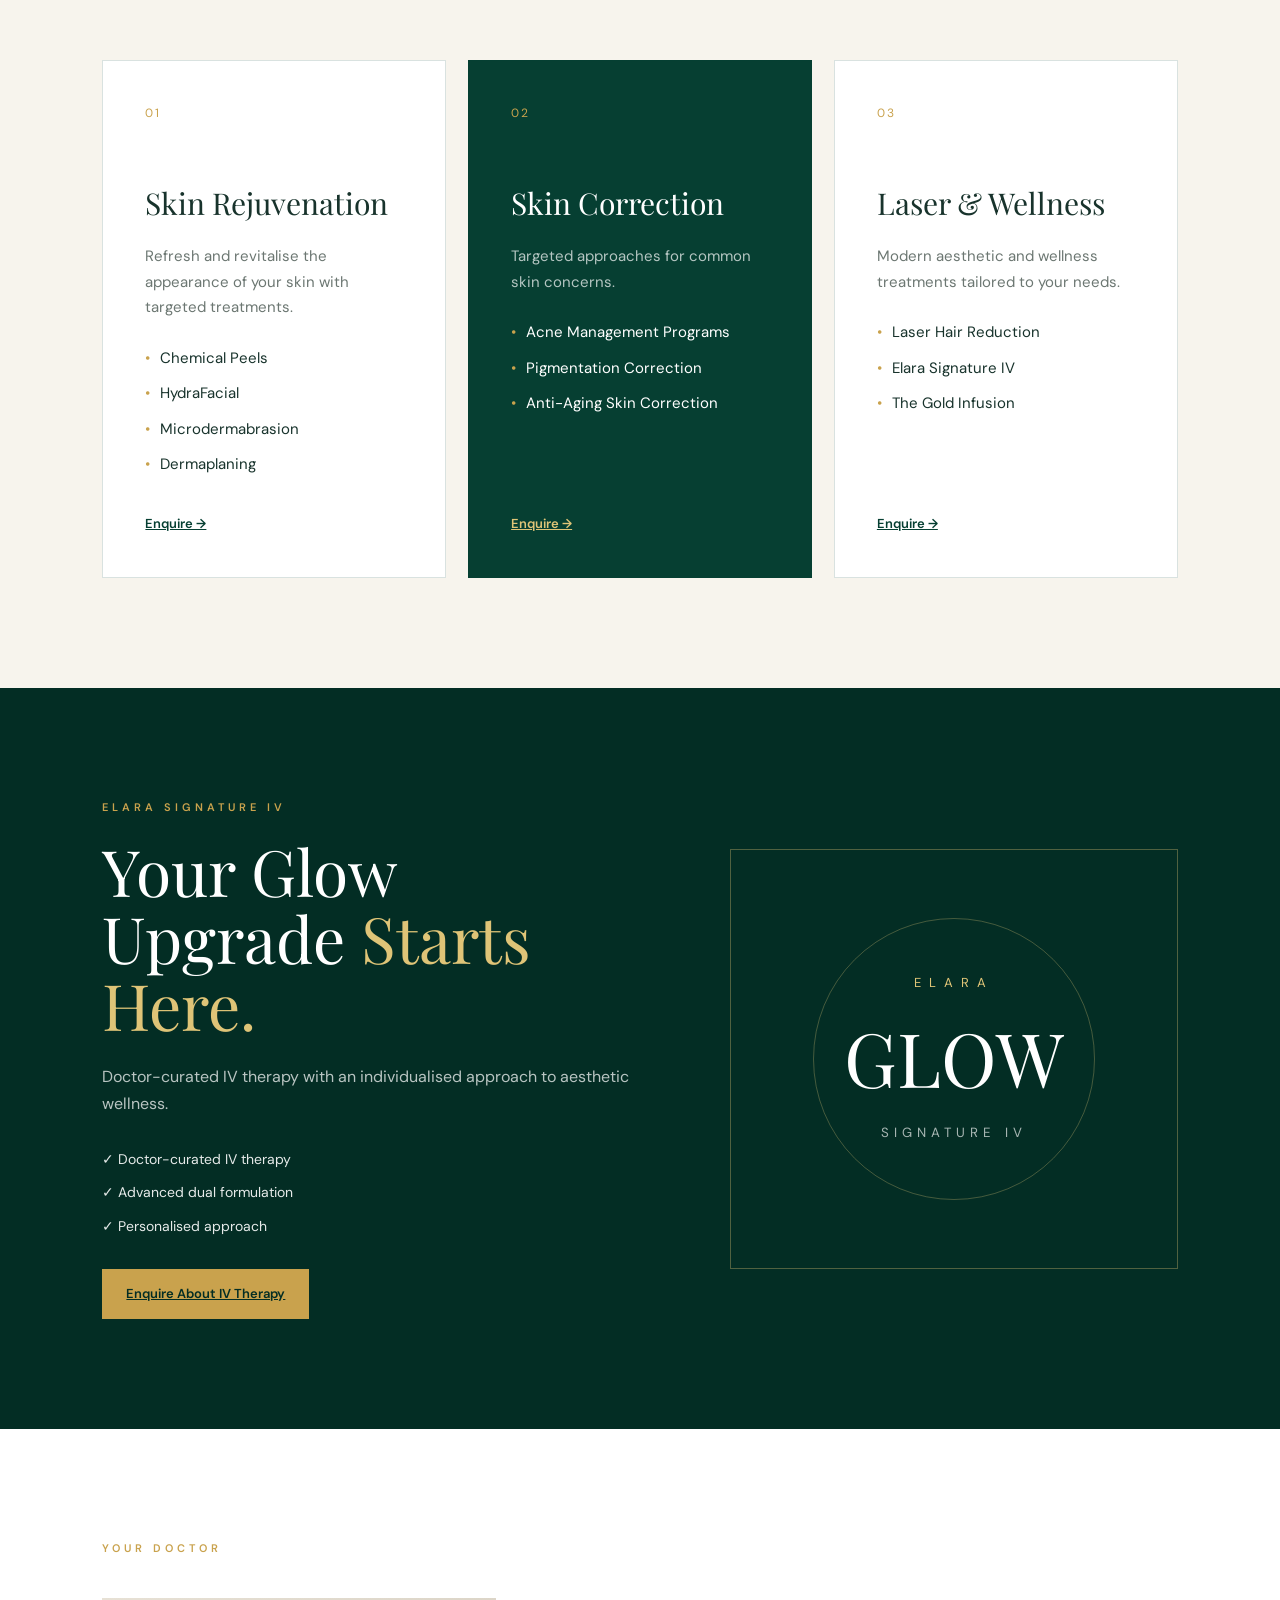
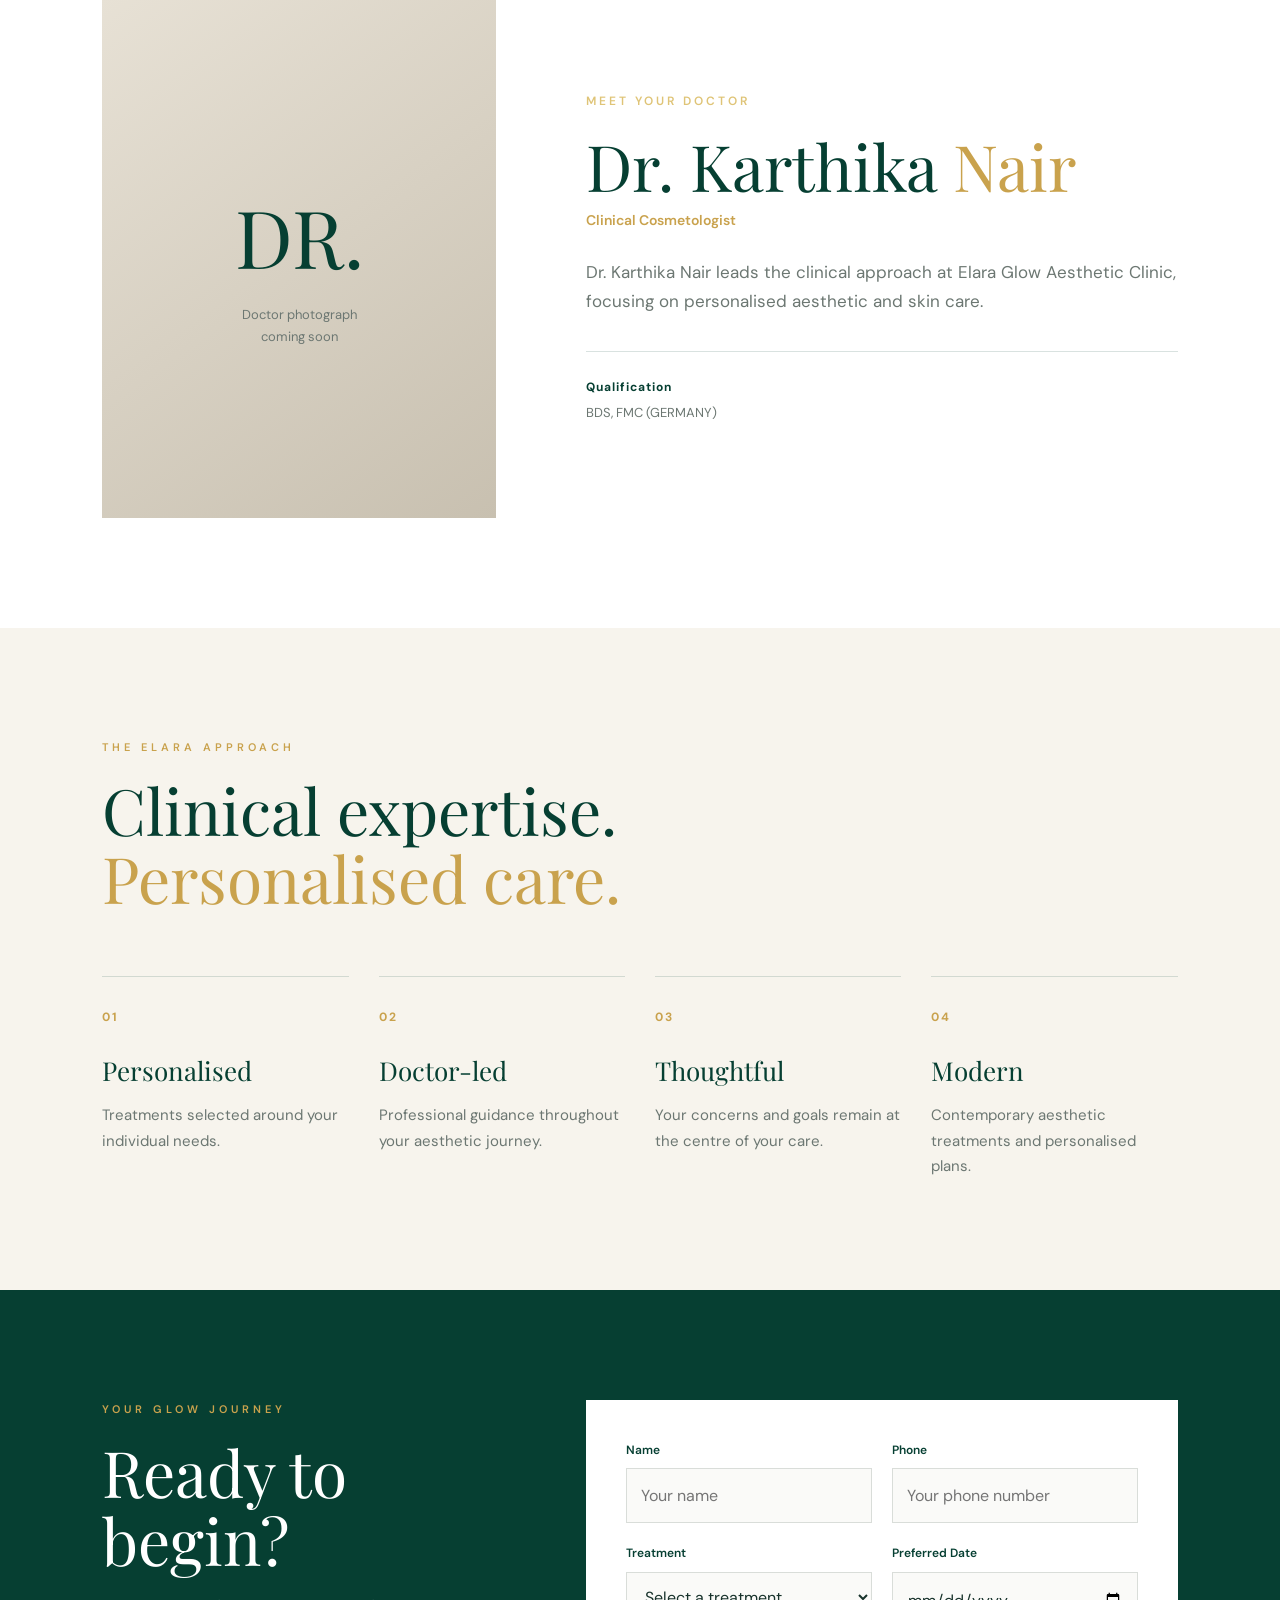
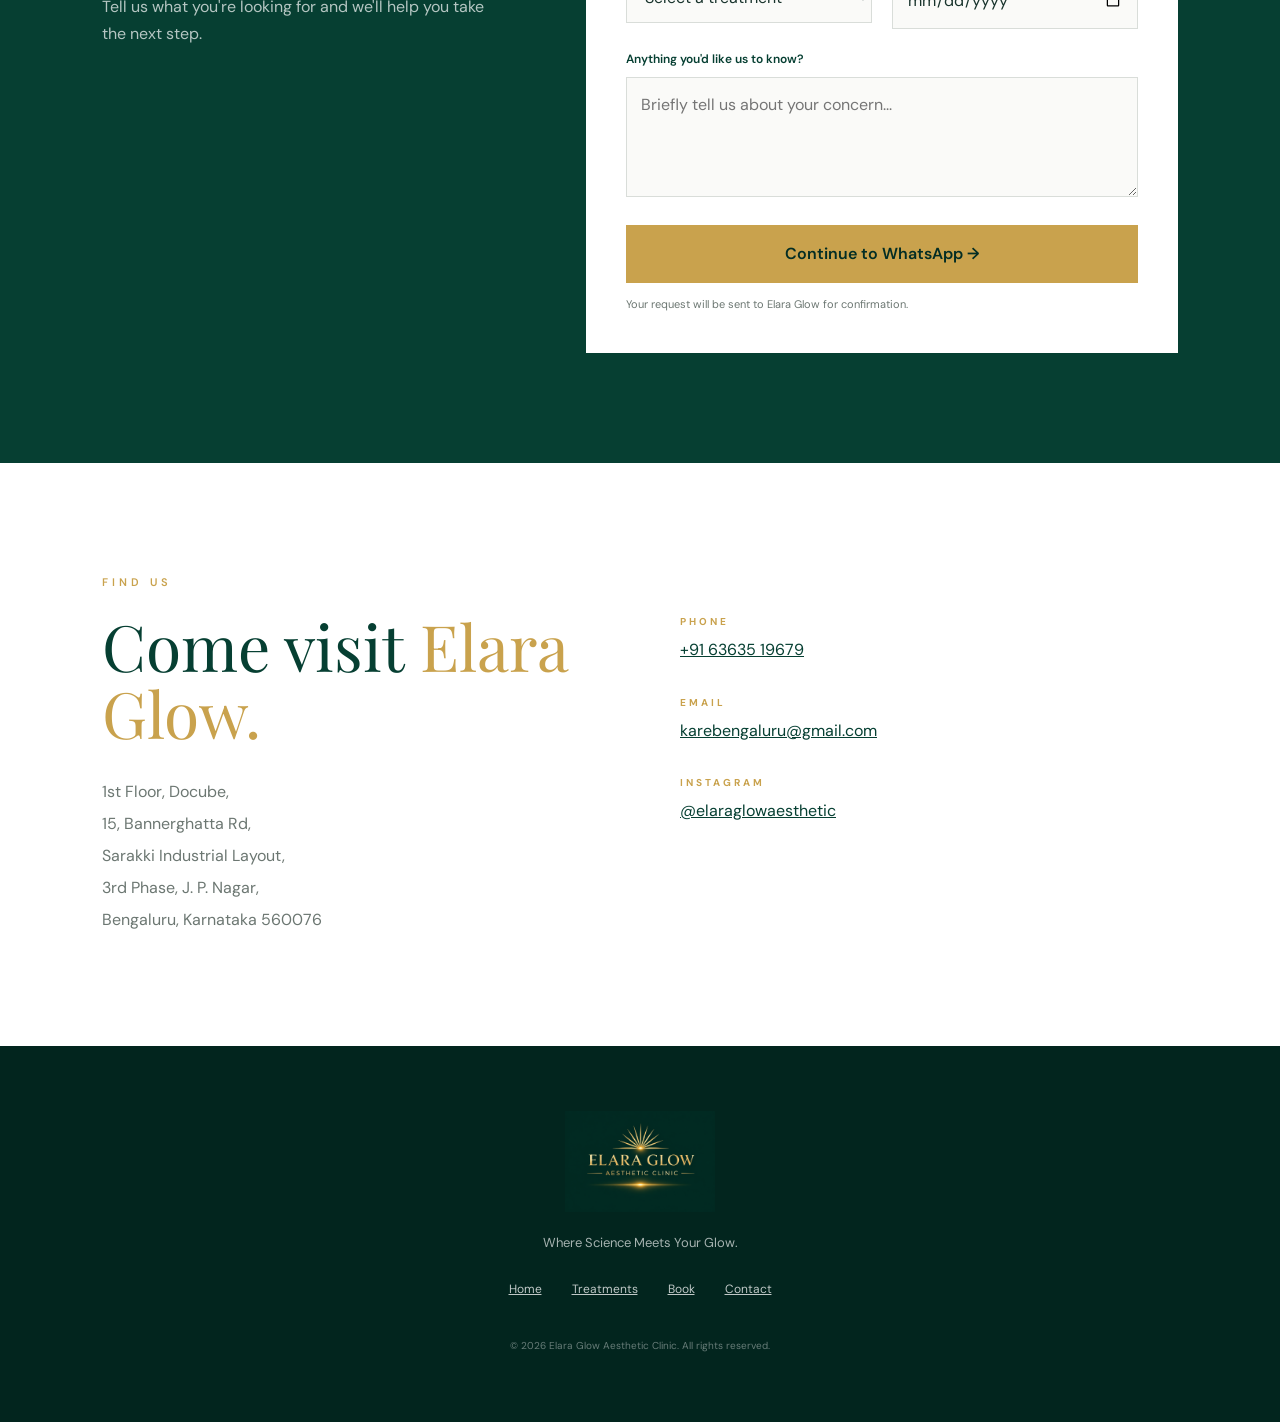
==== commit 50ffe5cd: "Updated doctor qualification Updated doctor qualification" ====
--- a/index.html
+++ b/index.html
@@ -363,67 +363,40 @@
             <div>
 
                 <p class="small-heading">
-                    MEET YOUR DOCTOR
-                </p>
-
-                <h2>
-                    Dr. Karthika
-                    <span>Nair</span>
-                </h2>
-
-                <p class="doctor-role">
-                    Aesthetic Medicine
-                </p>
-
-                <p class="doctor-description">
-
-                    Dr. Karthika Nair leads the clinical
-                    approach at Elara Glow Aesthetic Clinic,
-                    focusing on personalised aesthetic
-                    and skin care.
-
-                </p>
-
-
-                <div class="doctor-info">
-
-                    <div>
-                        <strong>
-                            Qualifications
-                        </strong>
-
-                        <p>
-                            To be updated
-                        </p>
-                    </div>
-
-
-                    <div>
-                        <strong>
-                            Specialisation
-                        </strong>
-
-                        <p>
-                            To be updated
-                        </p>
-                    </div>
-
-
-                    <div>
-                        <strong>
-                            Experience
-                        </strong>
-
-                        <p>
-                            To be updated
-                        </p>
-                    </div>
-
-                </div>
-
-            </div>
-
-        </div>
+    MEET YOUR DOCTOR
+</p>
+
+<h2>
+    Dr. Karthika
+    <span>Nair</span>
+</h2>
+
+<p class="doctor-role">
+    Clinical Cosmetologist
+</p>
+
+<p class="doctor-description">
+
+    Dr. Karthika Nair leads the clinical
+    approach at Elara Glow Aesthetic Clinic,
+    focusing on personalised aesthetic
+    and skin care.
+
+</p>
+
+<div class="doctor-info">
+
+    <div>
+        <strong>
+            Qualification
+        </strong>
+
+        <p>
+            BDS, FMC (GERMANY)
+        </p>
+    </div>
+
+</div>
 
     </section>
 
@@ -806,4 +779,4 @@
 
 </body>
 
-</html>+</html>
--- a/css/style.css
+++ b/css/style.css
@@ -1102,4 +1102,4 @@
 
 .why-grid p {
     font-size: 15px;
-}+}
